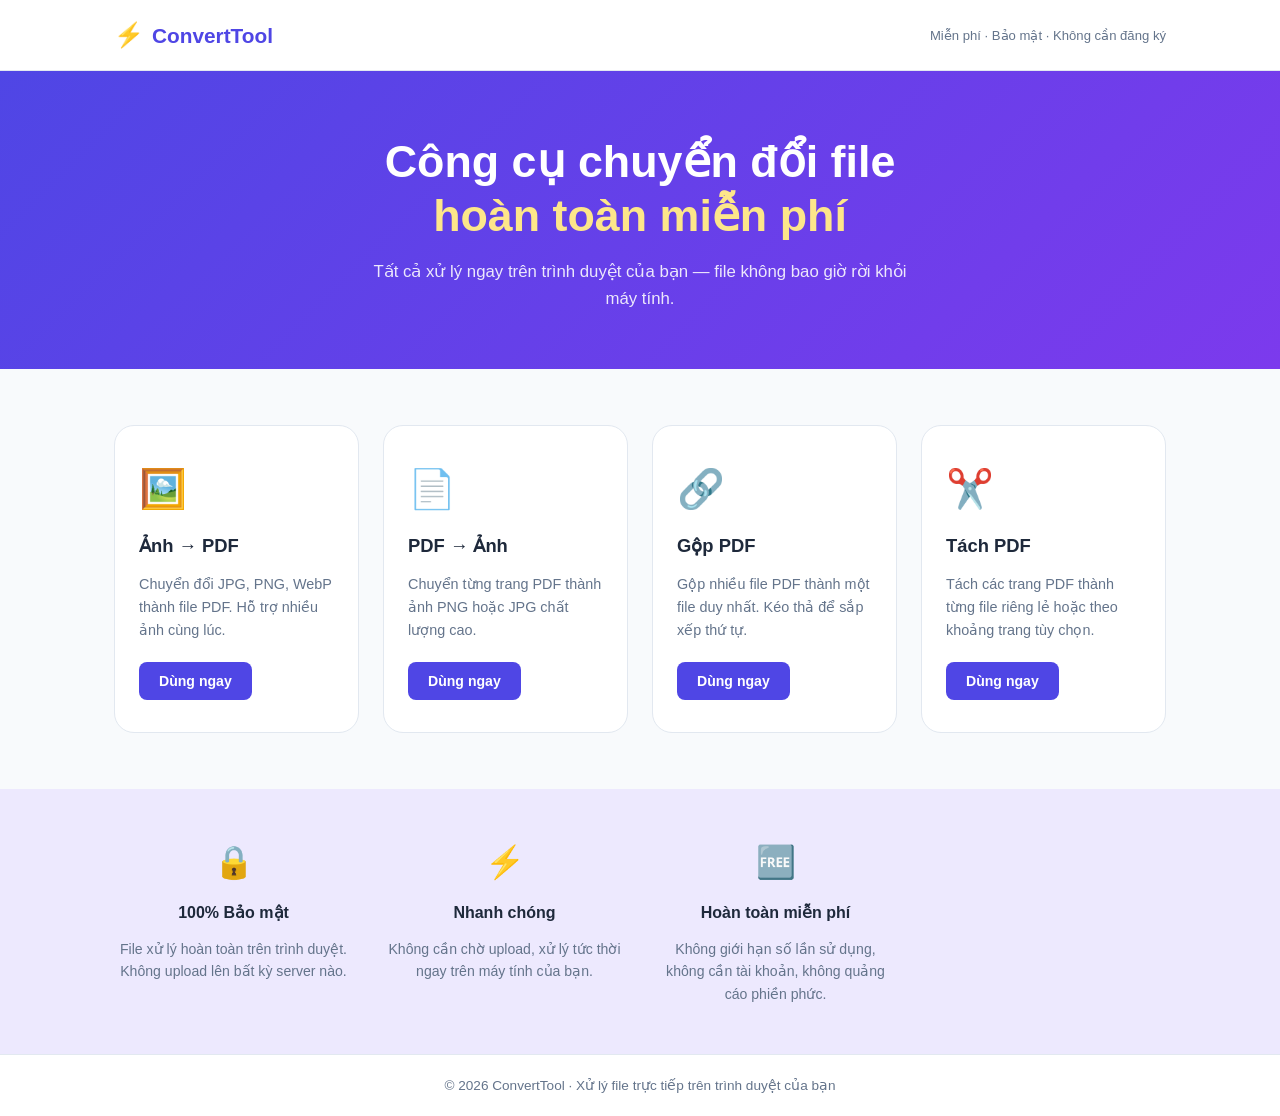
==== index.html @ 632c13ae "first commit" ====
<!DOCTYPE html>
<html lang="vi">
<head>
  <meta charset="UTF-8" />
  <meta name="viewport" content="width=device-width, initial-scale=1.0" />
  <title>ConvertTool - Công cụ chuyển đổi file miễn phí</title>
  <meta name="description" content="Chuyển đổi ảnh sang PDF, PDF sang ảnh, gộp và tách PDF hoàn toàn miễn phí. Xử lý trực tiếp trên trình duyệt, không upload lên server." />
  <link rel="stylesheet" href="css/style.css" />
</head>
<body>
  <header class="header">
    <div class="container">
      <a href="index.html" class="logo">
        <span class="logo-icon">⚡</span>
        <span>ConvertTool</span>
      </a>
      <p class="tagline">Miễn phí · Bảo mật · Không cần đăng ký</p>
    </div>
  </header>

  <main>
    <section class="hero">
      <div class="container">
        <h1>Công cụ chuyển đổi file<br /><span class="highlight">hoàn toàn miễn phí</span></h1>
        <p class="hero-sub">Tất cả xử lý ngay trên trình duyệt của bạn — file không bao giờ rời khỏi máy tính.</p>
      </div>
    </section>

    <section class="tools-section">
      <div class="container">
        <div class="tools-grid">

          <a href="tools/img-to-pdf.html" class="tool-card">
            <div class="tool-icon">🖼️</div>
            <h2>Ảnh → PDF</h2>
            <p>Chuyển đổi JPG, PNG, WebP thành file PDF. Hỗ trợ nhiều ảnh cùng lúc.</p>
            <span class="tool-btn">Dùng ngay</span>
          </a>

          <a href="tools/pdf-to-img.html" class="tool-card">
            <div class="tool-icon">📄</div>
            <h2>PDF → Ảnh</h2>
            <p>Chuyển từng trang PDF thành ảnh PNG hoặc JPG chất lượng cao.</p>
            <span class="tool-btn">Dùng ngay</span>
          </a>

          <a href="tools/merge-pdf.html" class="tool-card">
            <div class="tool-icon">🔗</div>
            <h2>Gộp PDF</h2>
            <p>Gộp nhiều file PDF thành một file duy nhất. Kéo thả để sắp xếp thứ tự.</p>
            <span class="tool-btn">Dùng ngay</span>
          </a>

          <a href="tools/split-pdf.html" class="tool-card">
            <div class="tool-icon">✂️</div>
            <h2>Tách PDF</h2>
            <p>Tách các trang PDF thành từng file riêng lẻ hoặc theo khoảng trang tùy chọn.</p>
            <span class="tool-btn">Dùng ngay</span>
          </a>

        </div>
      </div>
    </section>

    <section class="features">
      <div class="container">
        <div class="features-grid">
          <div class="feature-item">
            <span class="feature-icon">🔒</span>
            <h3>100% Bảo mật</h3>
            <p>File xử lý hoàn toàn trên trình duyệt. Không upload lên bất kỳ server nào.</p>
          </div>
          <div class="feature-item">
            <span class="feature-icon">⚡</span>
            <h3>Nhanh chóng</h3>
            <p>Không cần chờ upload, xử lý tức thời ngay trên máy tính của bạn.</p>
          </div>
          <div class="feature-item">
            <span class="feature-icon">🆓</span>
            <h3>Hoàn toàn miễn phí</h3>
            <p>Không giới hạn số lần sử dụng, không cần tài khoản, không quảng cáo phiền phức.</p>
          </div>
        </div>
      </div>
    </section>
  </main>

  <footer class="footer">
    <div class="container">
      <p>© 2026 ConvertTool · Xử lý file trực tiếp trên trình duyệt của bạn</p>
    </div>
  </footer>
</body>
</html>
---- css/style.css ----
/* === Reset & Base === */
*, *::before, *::after { box-sizing: border-box; margin: 0; padding: 0; }

:root {
  --primary: #4f46e5;
  --primary-dark: #4338ca;
  --primary-light: #ede9fe;
  --accent: #06b6d4;
  --text: #1e293b;
  --text-muted: #64748b;
  --bg: #f8fafc;
  --card-bg: #ffffff;
  --border: #e2e8f0;
  --radius: 12px;
  --radius-lg: 20px;
  --shadow: 0 2px 8px rgba(0,0,0,0.08);
  --shadow-hover: 0 8px 30px rgba(79,70,229,0.15);
  --transition: 0.2s ease;
}

body {
  font-family: -apple-system, BlinkMacSystemFont, 'Segoe UI', Roboto, sans-serif;
  background: var(--bg);
  color: var(--text);
  line-height: 1.6;
  min-height: 100vh;
  display: flex;
  flex-direction: column;
}

a { text-decoration: none; color: inherit; }

.container {
  max-width: 1100px;
  margin: 0 auto;
  padding: 0 24px;
}

/* === Header === */
.header {
  background: #fff;
  border-bottom: 1px solid var(--border);
  padding: 16px 0;
  position: sticky;
  top: 0;
  z-index: 100;
}

.header .container {
  display: flex;
  align-items: center;
  justify-content: space-between;
  flex-wrap: wrap;
  gap: 8px;
}

.logo {
  display: flex;
  align-items: center;
  gap: 8px;
  font-size: 1.3rem;
  font-weight: 700;
  color: var(--primary);
}

.logo-icon { font-size: 1.5rem; }

.tagline {
  font-size: 0.82rem;
  color: var(--text-muted);
}

/* === Hero === */
.hero {
  background: linear-gradient(135deg, var(--primary) 0%, #7c3aed 100%);
  color: white;
  padding: 64px 0 56px;
  text-align: center;
}

.hero h1 {
  font-size: clamp(1.8rem, 4vw, 2.8rem);
  font-weight: 800;
  line-height: 1.2;
  margin-bottom: 16px;
}

.highlight { color: #fde68a; }

.hero-sub {
  font-size: 1.05rem;
  opacity: 0.88;
  max-width: 540px;
  margin: 0 auto;
}

/* === Tools Grid === */
.tools-section { padding: 56px 0; }

.tools-grid {
  display: grid;
  grid-template-columns: repeat(auto-fill, minmax(240px, 1fr));
  gap: 24px;
}

.tool-card {
  background: var(--card-bg);
  border: 1px solid var(--border);
  border-radius: var(--radius-lg);
  padding: 32px 24px;
  display: flex;
  flex-direction: column;
  align-items: flex-start;
  gap: 12px;
  transition: box-shadow var(--transition), transform var(--transition), border-color var(--transition);
  cursor: pointer;
}

.tool-card:hover {
  box-shadow: var(--shadow-hover);
  transform: translateY(-3px);
  border-color: var(--primary);
}

.tool-icon { font-size: 2.4rem; }

.tool-card h2 {
  font-size: 1.15rem;
  font-weight: 700;
  color: var(--text);
}

.tool-card p {
  font-size: 0.9rem;
  color: var(--text-muted);
  flex: 1;
}

.tool-btn {
  margin-top: 8px;
  background: var(--primary);
  color: #fff;
  padding: 8px 20px;
  border-radius: 8px;
  font-size: 0.88rem;
  font-weight: 600;
  transition: background var(--transition);
}

.tool-card:hover .tool-btn { background: var(--primary-dark); }

/* === Features === */
.features {
  background: var(--primary-light);
  padding: 48px 0;
}

.features-grid {
  display: grid;
  grid-template-columns: repeat(auto-fill, minmax(200px, 1fr));
  gap: 32px;
  text-align: center;
}

.feature-item { display: flex; flex-direction: column; align-items: center; gap: 12px; }
.feature-icon { font-size: 2rem; }
.feature-item h3 { font-size: 1rem; font-weight: 700; }
.feature-item p { font-size: 0.88rem; color: var(--text-muted); }

/* === Footer === */
.footer {
  margin-top: auto;
  background: #fff;
  border-top: 1px solid var(--border);
  padding: 20px 0;
  text-align: center;
  font-size: 0.85rem;
  color: var(--text-muted);
}

/* ============================================
   TOOL PAGE STYLES (dùng chung cho các tool)
   ============================================ */

.tool-header {
  background: #fff;
  border-bottom: 1px solid var(--border);
  padding: 14px 0;
}

.tool-header .container {
  display: flex;
  align-items: center;
  gap: 16px;
}

.back-link {
  display: flex;
  align-items: center;
  gap: 6px;
  color: var(--text-muted);
  font-size: 0.9rem;
  transition: color var(--transition);
}
.back-link:hover { color: var(--primary); }

.tool-header-title {
  font-size: 1.1rem;
  font-weight: 700;
  color: var(--text);
}

/* Tool main layout */
.tool-main { padding: 40px 0; flex: 1; }

.tool-title-block {
  text-align: center;
  margin-bottom: 36px;
}

.tool-title-block h1 {
  font-size: clamp(1.5rem, 3vw, 2rem);
  font-weight: 800;
  margin-bottom: 8px;
}

.tool-title-block p {
  color: var(--text-muted);
  font-size: 0.95rem;
}

/* Drop zone */
.drop-zone {
  border: 2px dashed var(--border);
  border-radius: var(--radius-lg);
  padding: 56px 32px;
  text-align: center;
  cursor: pointer;
  transition: border-color var(--transition), background var(--transition);
  background: #fff;
}

.drop-zone:hover, .drop-zone.drag-over {
  border-color: var(--primary);
  background: var(--primary-light);
}

.drop-icon { font-size: 3rem; margin-bottom: 12px; }
.drop-zone h3 { font-size: 1.1rem; font-weight: 600; margin-bottom: 6px; }
.drop-zone p { color: var(--text-muted); font-size: 0.9rem; margin-bottom: 16px; }

.btn {
  display: inline-flex;
  align-items: center;
  gap: 8px;
  padding: 10px 24px;
  border-radius: 8px;
  font-size: 0.95rem;
  font-weight: 600;
  cursor: pointer;
  border: none;
  transition: background var(--transition), opacity var(--transition);
}

.btn-primary { background: var(--primary); color: #fff; }
.btn-primary:hover { background: var(--primary-dark); }
.btn-secondary { background: var(--bg); color: var(--text); border: 1px solid var(--border); }
.btn-secondary:hover { border-color: var(--primary); color: var(--primary); }
.btn-success { background: #10b981; color: #fff; }
.btn-success:hover { background: #059669; }
.btn-danger { background: #ef4444; color: #fff; font-size: 0.8rem; padding: 6px 12px; }
.btn:disabled { opacity: 0.5; cursor: not-allowed; }

/* File list */
.file-list {
  margin-top: 24px;
  display: flex;
  flex-direction: column;
  gap: 10px;
}

.file-item {
  background: #fff;
  border: 1px solid var(--border);
  border-radius: var(--radius);
  padding: 14px 16px;
  display: flex;
  align-items: center;
  gap: 12px;
  cursor: grab;
}

.file-item:active { cursor: grabbing; }
.file-item.dragging { opacity: 0.5; }

.file-thumb {
  width: 48px;
  height: 48px;
  object-fit: cover;
  border-radius: 6px;
  border: 1px solid var(--border);
  flex-shrink: 0;
}

.file-thumb-icon {
  width: 48px;
  height: 48px;
  background: var(--primary-light);
  border-radius: 6px;
  display: flex;
  align-items: center;
  justify-content: center;
  font-size: 1.5rem;
  flex-shrink: 0;
}

.file-info { flex: 1; min-width: 0; }
.file-name { font-size: 0.9rem; font-weight: 600; white-space: nowrap; overflow: hidden; text-overflow: ellipsis; }
.file-size { font-size: 0.8rem; color: var(--text-muted); }

.drag-handle { color: var(--text-muted); cursor: grab; font-size: 1.2rem; }

/* Action bar */
.action-bar {
  display: flex;
  align-items: center;
  justify-content: space-between;
  gap: 12px;
  flex-wrap: wrap;
  margin-top: 28px;
  padding: 20px 0 0;
  border-top: 1px solid var(--border);
}

.action-bar-left { display: flex; align-items: center; gap: 12px; flex-wrap: wrap; }

/* Progress */
.progress-wrap {
  margin-top: 24px;
  display: none;
}
.progress-wrap.active { display: block; }

.progress-bar-bg {
  background: var(--border);
  border-radius: 100px;
  height: 8px;
  overflow: hidden;
}

.progress-bar {
  height: 100%;
  background: linear-gradient(90deg, var(--primary), var(--accent));
  border-radius: 100px;
  width: 0%;
  transition: width 0.3s ease;
}

.progress-label {
  font-size: 0.85rem;
  color: var(--text-muted);
  margin-top: 6px;
  text-align: center;
}

/* Result */
.result-section {
  margin-top: 32px;
  background: #fff;
  border: 1px solid #a7f3d0;
  border-radius: var(--radius-lg);
  padding: 28px;
  display: none;
  text-align: center;
}

.result-section.active { display: block; }
.result-section .result-icon { font-size: 3rem; margin-bottom: 12px; }
.result-section h3 { font-size: 1.1rem; font-weight: 700; margin-bottom: 6px; }
.result-section p { color: var(--text-muted); font-size: 0.9rem; margin-bottom: 20px; }

/* Image preview grid */
.preview-grid {
  display: grid;
  grid-template-columns: repeat(auto-fill, minmax(140px, 1fr));
  gap: 12px;
  margin-top: 16px;
}
.preview-grid-item { position: relative; }
.preview-grid-item img {
  width: 100%;
  aspect-ratio: 1;
  object-fit: cover;
  border-radius: 8px;
  border: 1px solid var(--border);
}
.preview-grid-item .page-label {
  position: absolute;
  bottom: 6px;
  left: 50%;
  transform: translateX(-50%);
  background: rgba(0,0,0,0.6);
  color: #fff;
  font-size: 0.75rem;
  padding: 2px 8px;
  border-radius: 100px;
  white-space: nowrap;
}

/* Options row */
.options-row {
  display: flex;
  align-items: center;
  gap: 16px;
  flex-wrap: wrap;
  margin-top: 20px;
  background: #fff;
  border: 1px solid var(--border);
  border-radius: var(--radius);
  padding: 16px 20px;
}

.options-row label {
  font-size: 0.9rem;
  font-weight: 600;
  color: var(--text);
}

.options-row select, .options-row input[type=number] {
  border: 1px solid var(--border);
  border-radius: 6px;
  padding: 6px 10px;
  font-size: 0.9rem;
  background: var(--bg);
  color: var(--text);
  outline: none;
}

.options-row select:focus, .options-row input:focus {
  border-color: var(--primary);
}

/* Toast */
.toast {
  position: fixed;
  bottom: 24px;
  right: 24px;
  background: var(--text);
  color: #fff;
  padding: 12px 20px;
  border-radius: 10px;
  font-size: 0.9rem;
  opacity: 0;
  transform: translateY(12px);
  transition: opacity 0.3s, transform 0.3s;
  z-index: 999;
  pointer-events: none;
}
.toast.show { opacity: 1; transform: translateY(0); }
.toast.success { background: #10b981; }
.toast.error { background: #ef4444; }

/* Responsive */
@media (max-width: 600px) {
  .tools-grid { grid-template-columns: 1fr 1fr; }
  .features-grid { grid-template-columns: 1fr; }
  .action-bar { flex-direction: column; align-items: stretch; }
  .action-bar .btn { justify-content: center; }
}

@media (max-width: 400px) {
  .tools-grid { grid-template-columns: 1fr; }
}
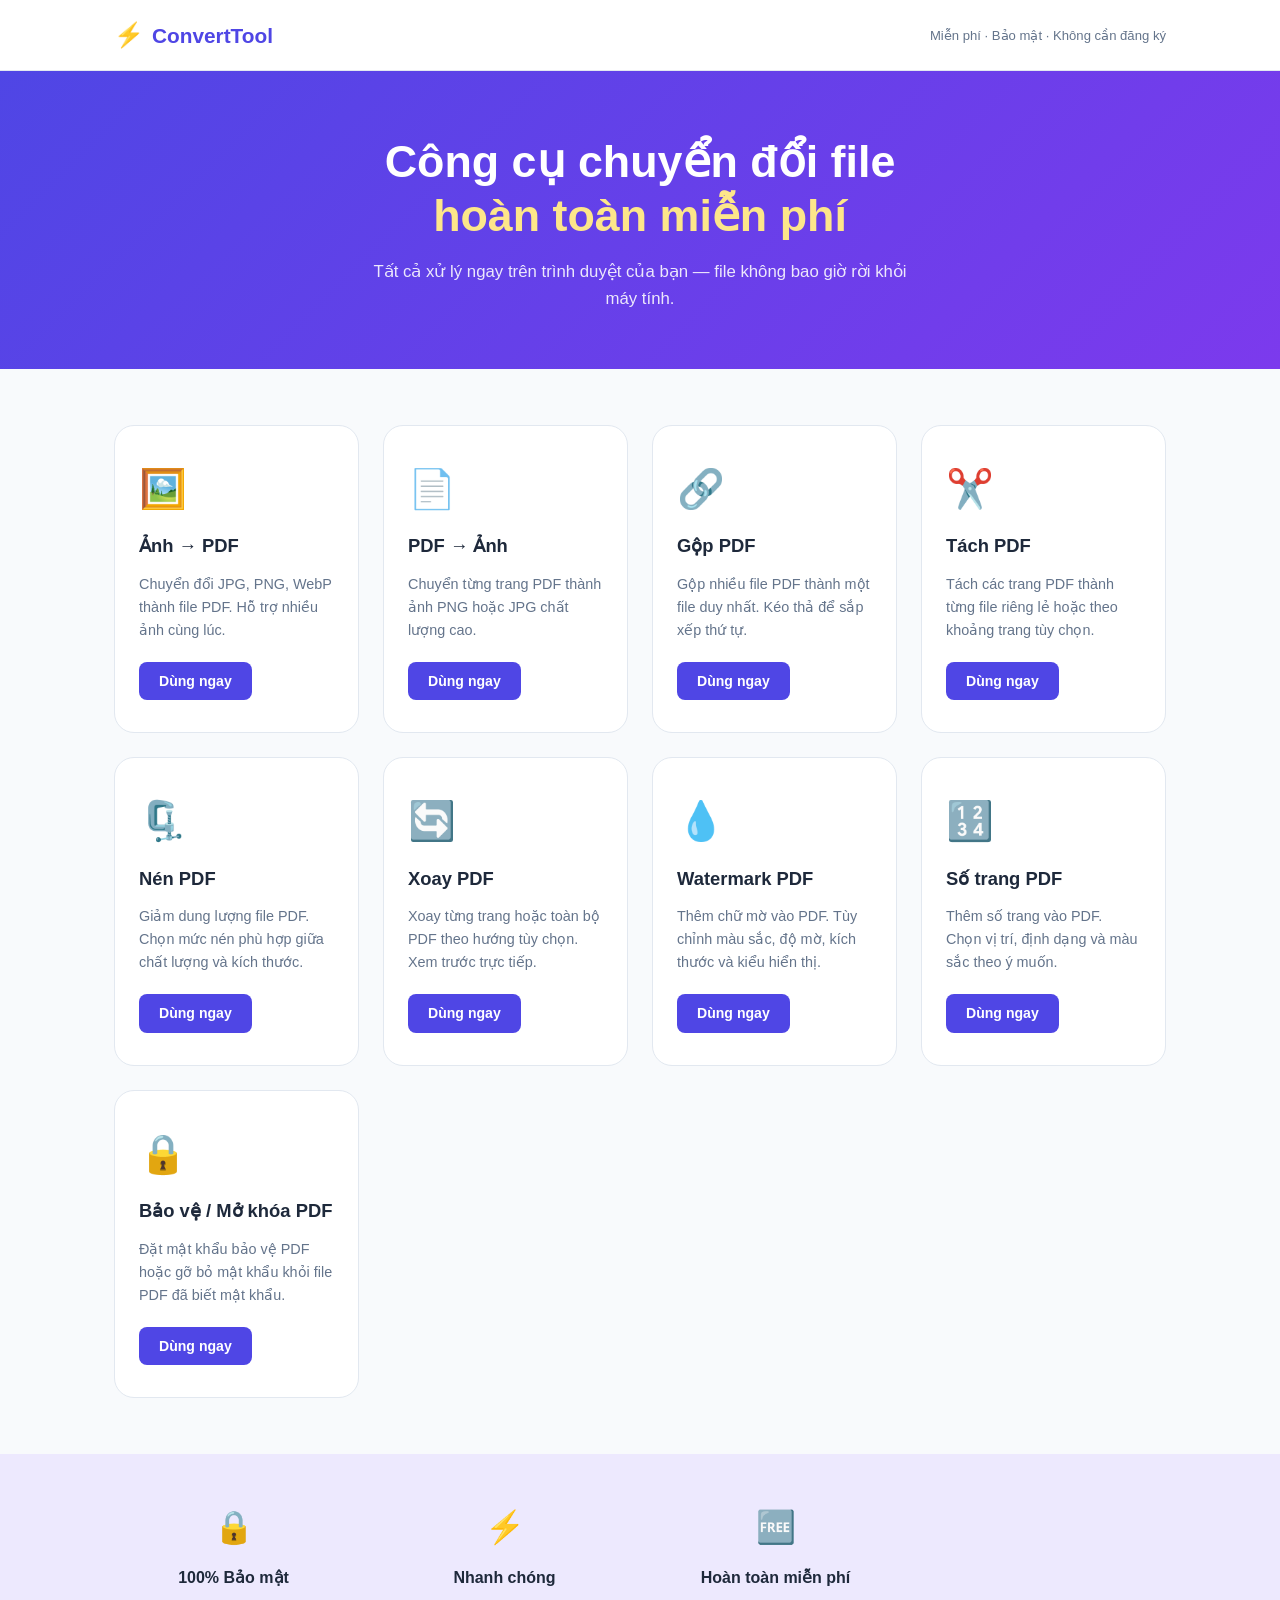
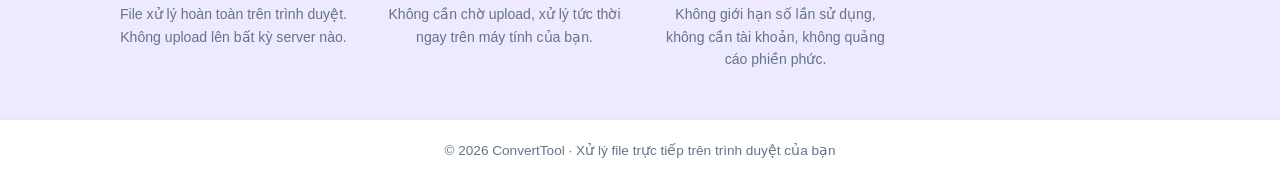
==== commit ff1a8601: "Add 5 new tools: compress, rotate, watermark, page numbers, protect/unlock" ====
--- a/index.html
+++ b/index.html
@@ -58,6 +58,41 @@
             <span class="tool-btn">Dùng ngay</span>
           </a>
 
+          <a href="tools/compress-pdf.html" class="tool-card">
+            <div class="tool-icon">🗜️</div>
+            <h2>Nén PDF</h2>
+            <p>Giảm dung lượng file PDF. Chọn mức nén phù hợp giữa chất lượng và kích thước.</p>
+            <span class="tool-btn">Dùng ngay</span>
+          </a>
+
+          <a href="tools/rotate-pdf.html" class="tool-card">
+            <div class="tool-icon">🔄</div>
+            <h2>Xoay PDF</h2>
+            <p>Xoay từng trang hoặc toàn bộ PDF theo hướng tùy chọn. Xem trước trực tiếp.</p>
+            <span class="tool-btn">Dùng ngay</span>
+          </a>
+
+          <a href="tools/watermark-pdf.html" class="tool-card">
+            <div class="tool-icon">💧</div>
+            <h2>Watermark PDF</h2>
+            <p>Thêm chữ mờ vào PDF. Tùy chỉnh màu sắc, độ mờ, kích thước và kiểu hiển thị.</p>
+            <span class="tool-btn">Dùng ngay</span>
+          </a>
+
+          <a href="tools/page-numbers-pdf.html" class="tool-card">
+            <div class="tool-icon">🔢</div>
+            <h2>Số trang PDF</h2>
+            <p>Thêm số trang vào PDF. Chọn vị trí, định dạng và màu sắc theo ý muốn.</p>
+            <span class="tool-btn">Dùng ngay</span>
+          </a>
+
+          <a href="tools/protect-pdf.html" class="tool-card">
+            <div class="tool-icon">🔒</div>
+            <h2>Bảo vệ / Mở khóa PDF</h2>
+            <p>Đặt mật khẩu bảo vệ PDF hoặc gỡ bỏ mật khẩu khỏi file PDF đã biết mật khẩu.</p>
+            <span class="tool-btn">Dùng ngay</span>
+          </a>
+
         </div>
       </div>
     </section>
